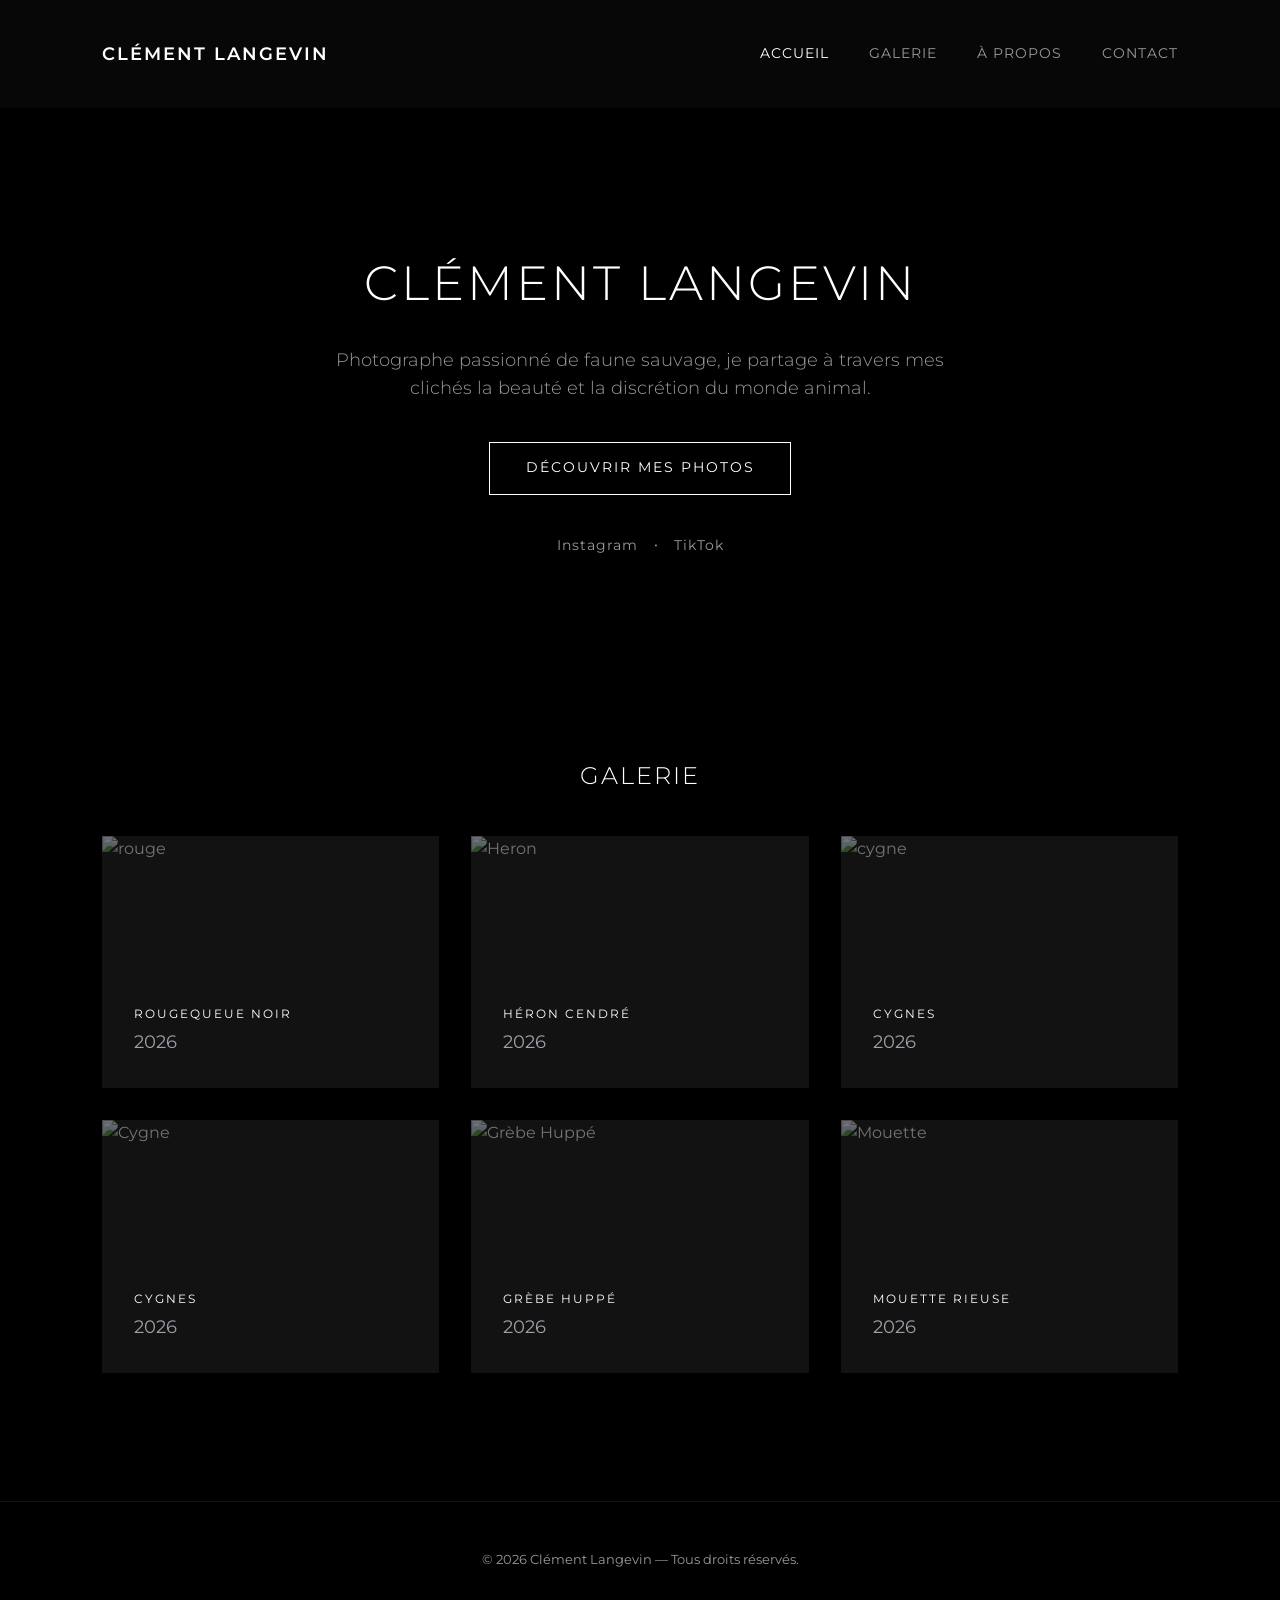
==== index.html @ 7f004d46 "Add files via upload" ====
<!DOCTYPE html>
<html lang="fr">
<head>
    <meta charset="UTF-8">
    <meta name="viewport" content="width=device-width, initial-scale=1.0">
    <title>Clément Langevin — Photographie</title>
    <!-- Assurez-vous que le nom du fichier CSS correspond exactement au vôtre -->
    <link rel="stylesheet" href="styleph.css">
    <link rel="preconnect" href="https://fonts.googleapis.com">
    <link rel="preconnect" href="https://fonts.gstatic.com" crossorigin>
    <link href="https://fonts.googleapis.com/css2?family=Montserrat:wght@300;400;500;600&display=swap" rel="stylesheet">
</head>
<body>

    <!-- Barre de Navigation -->
    <header class="navbar">
        <a href="#" class="nav-brand">Clément Langevin</a>
        <nav class="nav-links">
            <a href="#home" class="active">Accueil</a>
            <a href="#work">Galerie</a>
            <!-- Dans le <header> / <nav> -->
            <a href="javascript:void(0)" onclick="openAboutModal()">À propos</a>
            <a href="javascript:void(0)" onclick="openContactModal()">Contact</a>
        </nav>
    </header>

    <!-- Section Accueil (Hero) -->
    <section class="hero-section" id="home">
        <div class="hero-content">
            <h1 class="hero-title">Clément Langevin</h1>
            <p class="hero-subtext">
                Photographe passionné de faune sauvage, je partage à travers mes clichés la beauté et la discrétion du monde animal.
            </p>
            <div class="hero-actions">
                <a href="#work" class="btn-primary">Découvrir mes photos</a>
            </div>
            
            <div class="social-links">
                <a href="https://www.instagram.com/clgv_photo/" target="_blank" rel="noopener">Instagram</a>
                <span class="dot">•</span>
                <a href="https://www.tiktok.com/@clgv_photo" target="_blank" rel="noopener">TikTok</a>
            </div>
        </div>
    </section>

    <!-- Galerie Photo (3 par ligne) -->
    <section class="portfolio-section" id="work">
        <h2 class="section-title">Galerie</h2>
        
        <div class="photo-grid">
            <div class="photo-card" onclick="openLightbox(this)">
                <img src="Photo site/rouge.jpg" alt="rouge">
                <div class="photo-overlay">
                    <span class="photo-category">Rougequeue noir</span>
                    <h3 class="photo-title">2026</h3>
                </div>
            </div>

            <div class="photo-card" onclick="openLightbox(this)">
                <img src="Photo site/Heron.jpg" alt="Heron">
                <div class="photo-overlay">
                    <span class="photo-category">Héron cendré</span>
                    <h3 class="photo-title">2026</h3>
                </div>
            </div>

            <div class="photo-card" onclick="openLightbox(this)">
                <img src="Photo site/cygne.jpg" alt="cygne">
                <div class="photo-overlay">
                    <span class="photo-category">Cygnes</span>
                    <h3 class="photo-title">2026</h3>
                </div>
            </div>

            <div class="photo-card" onclick="openLightbox(this)">
                <img src="Photo site/Cygne2.jpg" alt="Cygne">
                <div class="photo-overlay">
                    <span class="photo-category">Cygnes</span>
                    <h3 class="photo-title">2026</h3>
                </div>
            </div>

            <div class="photo-card" onclick="openLightbox(this)">
                <img src="Photo site/Grebe.jpg" alt="Grèbe Huppé">
                <div class="photo-overlay">
                    <span class="photo-category">Grèbe huppé</span>
                    <h3 class="photo-title">2026</h3>
                </div>
            </div>

            <div class="photo-card" onclick="openLightbox(this)">
                <img src="Photo site/Mouette.jpg" alt="Mouette">
                <div class="photo-overlay">
                    <span class="photo-category">Mouette rieuse</span>
                    <h3 class="photo-title">2026</h3>
                </div>
            </div>
        </div>
    </section>

    <!-- Modal Formulaire de Contact -->
    <div class="modal-overlay" id="contactModal">
        <div class="modal-content">
            <span class="close-btn" onclick="closeContactModal()">&times;</span>
            <h2 class="section-title">Contact</h2>
            <p class="contact-intro">Envoyez-moi un message si vous avez la moindre question. </p>

            <form id="contactForm" action="https://formspree.io/f/mwlenlba" method="POST" class="contact-form">
                <div class="form-group">
                    <label for="name">Votre Nom / Pseudo</label>
                    <input type="text" id="name" name="name" required placeholder="Votre nom">
                </div>

                <div class="form-group">
                    <label for="email">Votre Email</label>
                    <input type="email" id="email" name="_replyto" required placeholder="nom@exemple.com">
                </div>

                <div class="form-group">
                    <label for="message">Message</label>
                    <textarea id="message" name="message" rows="4" required placeholder="Votre message..."></textarea>
                </div>

                <button type="submit" id="btnSubmit" class="btn-submit">Envoyer le message</button>
                <div id="formStatus" class="form-status"></div>
            </form>
        </div>
    </div>
    <!-- Modal Popup À Propos -->
<div class="modal-overlay" id="aboutModal">
    <div class="modal-content">
        <span class="close-btn" onclick="closeAboutModal()">&times;</span>
        <h2 class="section-title">À propos</h2>
        <div class="about-text">
            <p>Je m'appelle Clément Langevin, je fais de la photo animalière depuis 1 ans, vous pouvez retrouver ici quelques-unes de mes photos préférées. <br/>
                J'espère qu'à travers ces clichés, vous pourrez ressentir les mêmes expériences que je vis devant chacun de ces animaux.
        </div>
    </div>
</div>

    <!-- Modal Visionneuse Photo (Lightbox) -->
    <div class="lightbox" id="lightbox" onclick="closeLightbox()">
        <span class="close-btn">&times;</span>
        <img id="lightbox-img" src="" alt="Photo agrandie">
        <div class="lightbox-caption" id="lightbox-caption"></div>
    </div>

    <!-- Pied de page -->
    <footer class="footer">
        <p>&copy; 2026 Clément Langevin — Tous droits réservés.</p>
    </footer>

    <!-- Assurez-vous que le nom du fichier JS correspond exactement au vôtre -->
    <script src="scriptph.js"></script>
</body>
</html>
---- styleph.css ----
:root {
    --bg-black: #080808;
    --card-bg: #121212;
    --text-white: #ffffff;
    --text-dim: #999999;
    --font-main: 'Montserrat', -apple-system, sans-serif;
}

* {
    margin: 0;
    padding: 0;
    box-sizing: border-box;
}

html {
    scroll-behavior: smooth;
}

body {
    background-color: #000000 ;
    color: var(--text-white);
    font-family: var(--font-main);
    line-height: 1.6;
    -webkit-font-smoothing: antialiased;
}

/* --- NAVIGATION --- */
.navbar {
    display: flex;
    justify-content: space-between;
    align-items: center;
    padding: 2.5rem 8vw;
    position: sticky;
    top: 0;
    background-color: rgba(8, 8, 8, 0.9);
    backdrop-filter: blur(10px);
    z-index: 100;
}

.nav-brand {
    font-size: 1.1rem;
    font-weight: 600;
    letter-spacing: 2px;
    color: var(--text-white);
    text-decoration: none;
    text-transform: uppercase;
}

.nav-links {
    display: flex;
    gap: 2.5rem;
}

.nav-links a {
    color: var(--text-dim);
    text-decoration: none;
    font-size: 0.85rem;
    letter-spacing: 1px;
    text-transform: uppercase;
    transition: color 0.3s ease;
}

.nav-links a:hover,
.nav-links a.active {
    color: var(--text-white);
}

/* --- HERO SECTION --- */
.hero-section {
    min-height: 65vh;
    display: flex;
    align-items: center;
    justify-content: center;
    text-align: center;
    padding: 0 15%;
}

.hero-title {
    font-size: 3rem;
    font-weight: 300;
    letter-spacing: 3px;
    margin-bottom: 1.5rem;
    text-transform: uppercase;
}

.hero-subtext {
    color: var(--text-dim);
    font-size: 1.1rem;
    font-weight: 300;
    max-width: 650px;
    margin: 0 auto 2.5rem auto;
}

.btn-primary {
    display: inline-block;
    padding: 0.9rem 2.2rem;
    border: 1px solid var(--text-white);
    color: var(--text-white);
    text-decoration: none;
    font-size: 0.85rem;
    letter-spacing: 2px;
    text-transform: uppercase;
    transition: all 0.3s ease;
}

.btn-primary:hover {
    background-color: var(--text-white);
    color: var(--bg-black);
}

.social-links {
    margin-top: 2.5rem;
    display: flex;
    align-items: center;
    justify-content: center;
    gap: 1rem;
}

.social-links a {
    color: var(--text-dim);
    text-decoration: none;
    font-size: 0.85rem;
    letter-spacing: 1px;
    transition: color 0.3s ease;
}

.social-links a:hover {
    color: var(--text-white);
}

.dot {
    color: var(--text-dim);
    font-size: 0.8rem;
}

/* --- GALERIE (3 COLONNES) --- */
.portfolio-section {
    padding: 4rem 8vw 8rem 8vw;
}

.section-title {
    font-size: 1.5rem;
    font-weight: 300;
    letter-spacing: 2px;
    text-transform: uppercase;
    margin-bottom: 2.5rem;
    text-align: center;
}

.photo-grid {
    display: grid;
    grid-template-columns: repeat(3, 1fr);
    gap: 2rem;
}

.photo-card {
    position: relative;
    aspect-ratio: 4 / 3;
    overflow: hidden;
    background-color: var(--card-bg);
    cursor: pointer;
}

.photo-card img {
    width: 100%;
    height: 100%;
    object-fit: cover;
    filter: brightness(0.45) grayscale(15%);
    transition: filter 0.5s ease, transform 0.5s ease;
}

.photo-overlay {
    position: absolute;
    inset: 0;
    padding: 2rem;
    display: flex;
    flex-direction: column;
    justify-content: flex-end;
    pointer-events: none;
}

.photo-category {
    font-size: 0.75rem;
    text-transform: uppercase;
    letter-spacing: 2px;
    color: #ffffff;
    margin-bottom: 0.3rem;
}

.photo-title {
    font-size: 1.1rem;
    font-weight: 400;
    color: #9F9FA9;
}

.photo-card:hover img {
    filter: brightness(1) grayscale(0%);
    transform: scale(1.02);
}

/* --- MODAL CONTACT (POPUP) --- */
.modal-overlay {
    position: fixed;
    inset: 0;
    background: rgba(0, 0, 0, 0.88);
    backdrop-filter: blur(8px);
    display: flex;
    align-items: center;
    justify-content: center;
    opacity: 0;
    pointer-events: none;
    transition: opacity 0.3s ease;
    z-index: 1000;
}

.modal-overlay.active {
    opacity: 1;
    pointer-events: auto;
}

.modal-content {
    background-color: #121212;
    border: 1px solid rgba(255, 255, 255, 0.12);
    padding: 2.5rem;
    width: 90%;
    max-width: 550px;
    border-radius: 8px;
    position: relative;
    box-shadow: 0 20px 40px rgba(0, 0, 0, 0.8);
}

.contact-intro {
    text-align: center;
    color: var(--text-dim);
    margin-bottom: 2rem;
    font-size: 0.9rem;
}

.contact-form {
    display: flex;
    flex-direction: column;
    gap: 1.2rem;
}

.form-group {
    display: flex;
    flex-direction: column;
    gap: 0.4rem;
}

.form-group label {
    font-size: 0.75rem;
    text-transform: uppercase;
    letter-spacing: 1px;
    color: var(--text-dim);
}

.form-group input,
.form-group textarea {
    background-color: #080808;
    border: 1px solid rgba(255, 255, 255, 0.15);
    border-radius: 4px;
    padding: 0.8rem 1rem;
    color: var(--text-white);
    font-family: var(--font-main);
    font-size: 0.9rem;
    transition: border-color 0.3s ease;
}

.form-group input:focus,
.form-group textarea:focus {
    outline: none;
    border-color: var(--text-white);
}

.btn-submit {
    background: transparent;
    border: 1px solid var(--text-white);
    color: var(--text-white);
    padding: 0.9rem 1.8rem;
    font-family: var(--font-main);
    font-size: 0.8rem;
    letter-spacing: 2px;
    text-transform: uppercase;
    cursor: pointer;
    transition: all 0.3s ease;
    margin-top: 0.5rem;
}

.btn-submit:hover {
    background-color: var(--text-white);
    color: var(--bg-black);
}

.form-status {
    margin-top: 1rem;
    text-align: center;
    font-size: 0.85rem;
    letter-spacing: 1px;
}

/* --- LIGHTBOX (PLEIN ÉCRAN) --- */
.lightbox {
    position: fixed;
    inset: 0;
    background: rgba(0, 0, 0, 0.95);
    display: flex;
    flex-direction: column;
    align-items: center;
    justify-content: center;
    opacity: 0;
    pointer-events: none;
    transition: opacity 0.3s ease;
    z-index: 1000;
}

.lightbox.active {
    opacity: 1;
    pointer-events: auto;
}

.lightbox img {
    max-width: 85vw;
    max-height: 80vh;
    object-fit: contain;
}

.lightbox-caption {
    margin-top: 1.5rem;
    font-size: 0.9rem;
    color: var(--text-dim);
    letter-spacing: 1px;
}

.close-btn {
    position: absolute;
    top: 1.5rem;
    right: 2rem;
    font-size: 2.2rem;
    color: var(--text-dim);
    cursor: pointer;
    transition: color 0.2s ease;
}

.close-btn:hover {
    color: var(--text-white);
}

/* --- FOOTER --- */
.footer {
    padding: 3rem 0;
    text-align: center;
    border-top: 1px solid rgba(255, 255, 255, 0.08);
    color: var(--text-dim);
    font-size: 0.8rem;
}

/* --- RESPONSIVE MOBILE --- */
@media (max-width: 900px) {
    .photo-grid {
        grid-template-columns: repeat(2, 1fr);
    }
}

@media (max-width: 600px) {
    .hero-title {
        font-size: 2rem;
    }
    .photo-grid {
        grid-template-columns: 1fr;
    }
    .navbar {
        flex-direction: column;
        gap: 1rem;
    }
}
.about-text {
    text-align: center;
    color: var(--text-white);
    font-size: 1rem;
    line-height: 1.8;
    margin-top: 1.5rem;
}
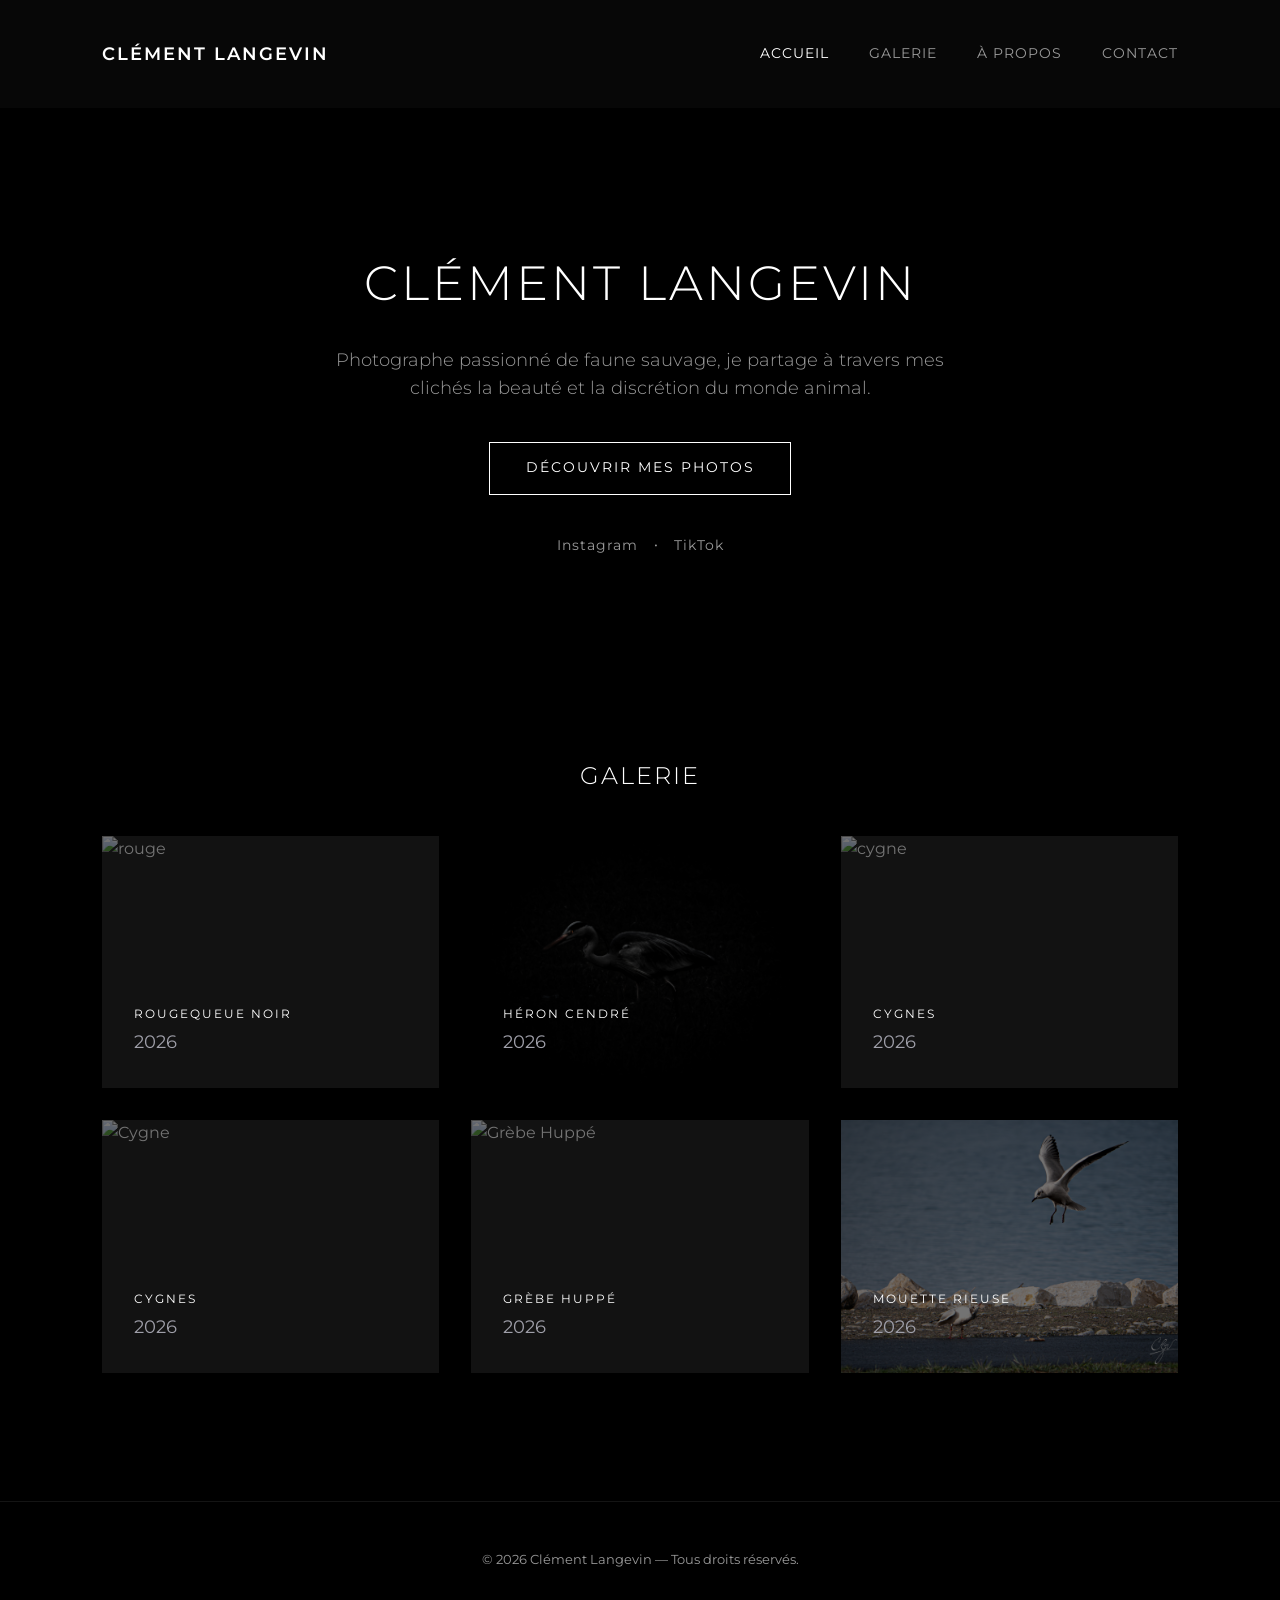
==== commit 82b3873e: "Update index.html" ====
--- a/index.html
+++ b/index.html
@@ -4,6 +4,7 @@
     <meta charset="UTF-8">
     <meta name="viewport" content="width=device-width, initial-scale=1.0">
     <title>Clément Langevin — Photographie</title>
+    <link rel="icon" type="image/png" href="profil.png">
     <!-- Assurez-vous que le nom du fichier CSS correspond exactement au vôtre -->
     <link rel="stylesheet" href="styleph.css">
     <link rel="preconnect" href="https://fonts.googleapis.com">
@@ -153,4 +154,4 @@
     <!-- Assurez-vous que le nom du fichier JS correspond exactement au vôtre -->
     <script src="scriptph.js"></script>
 </body>
-</html>+</html>
